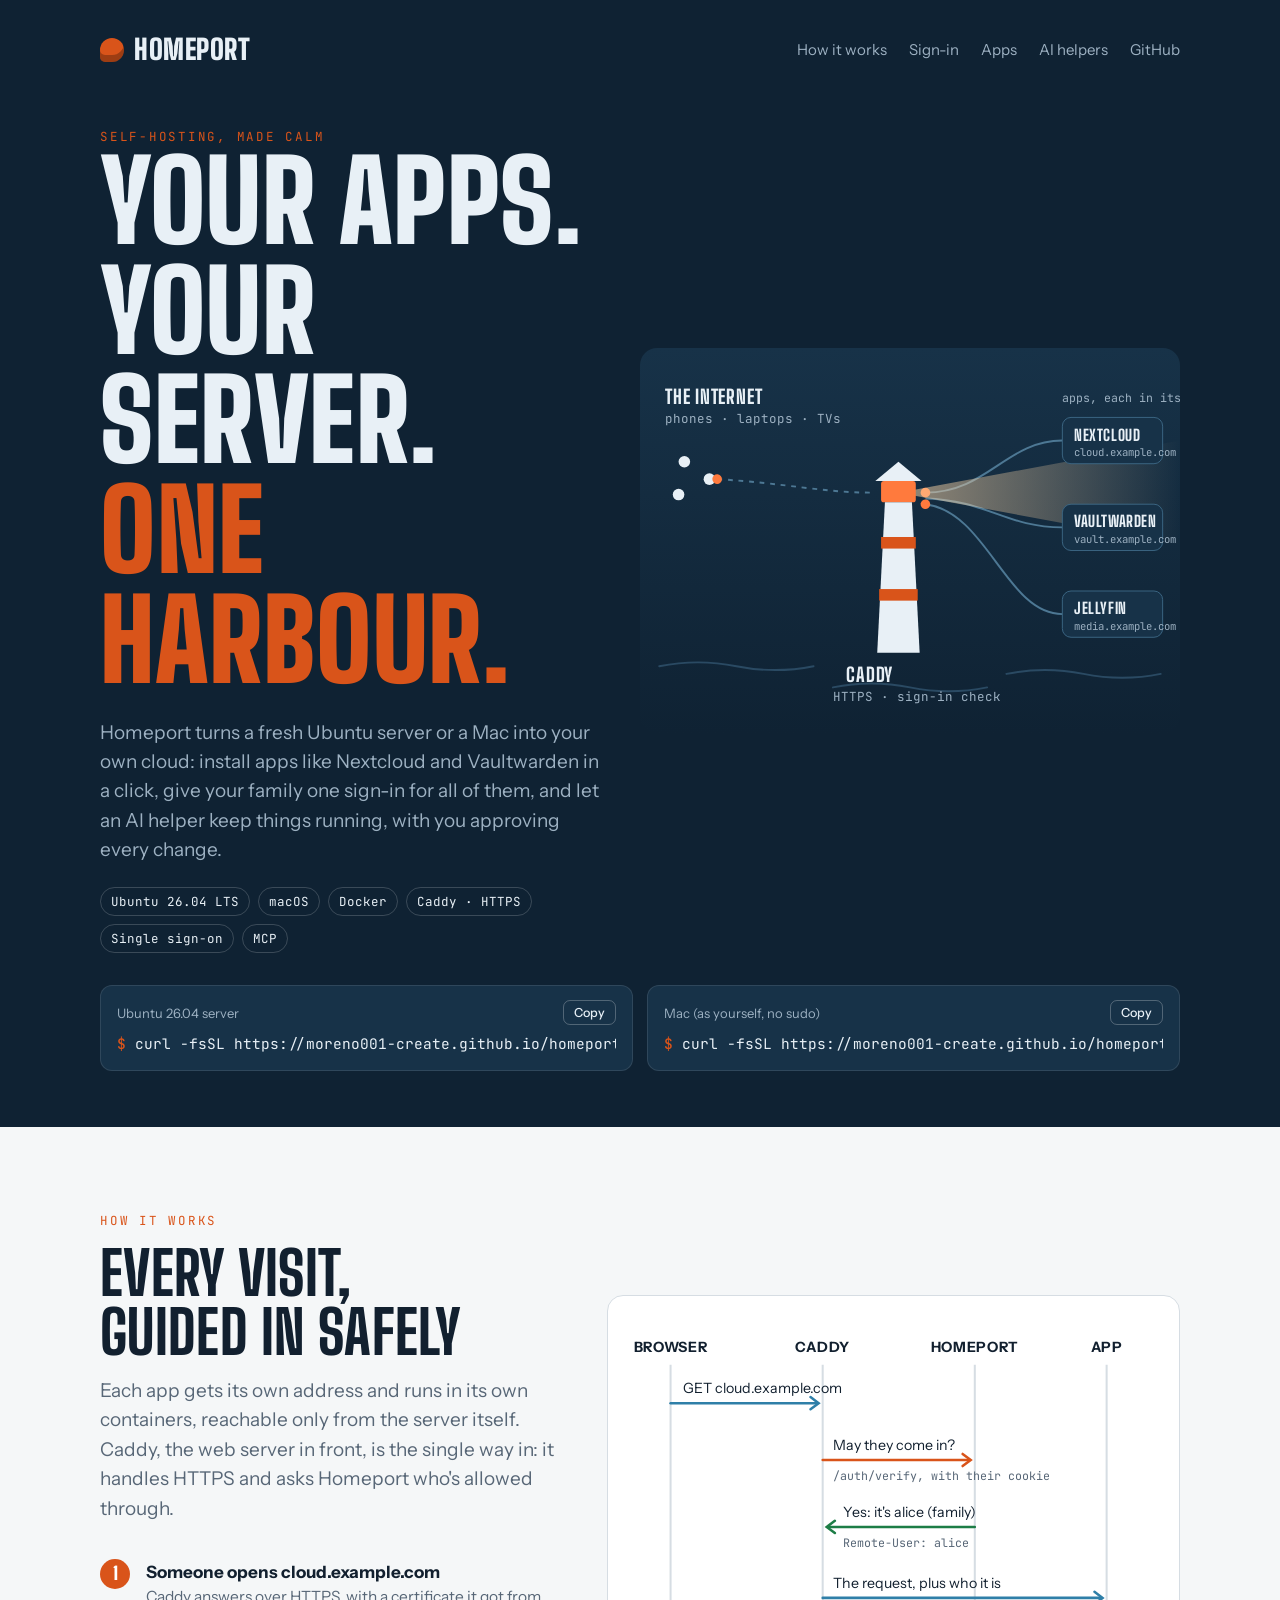
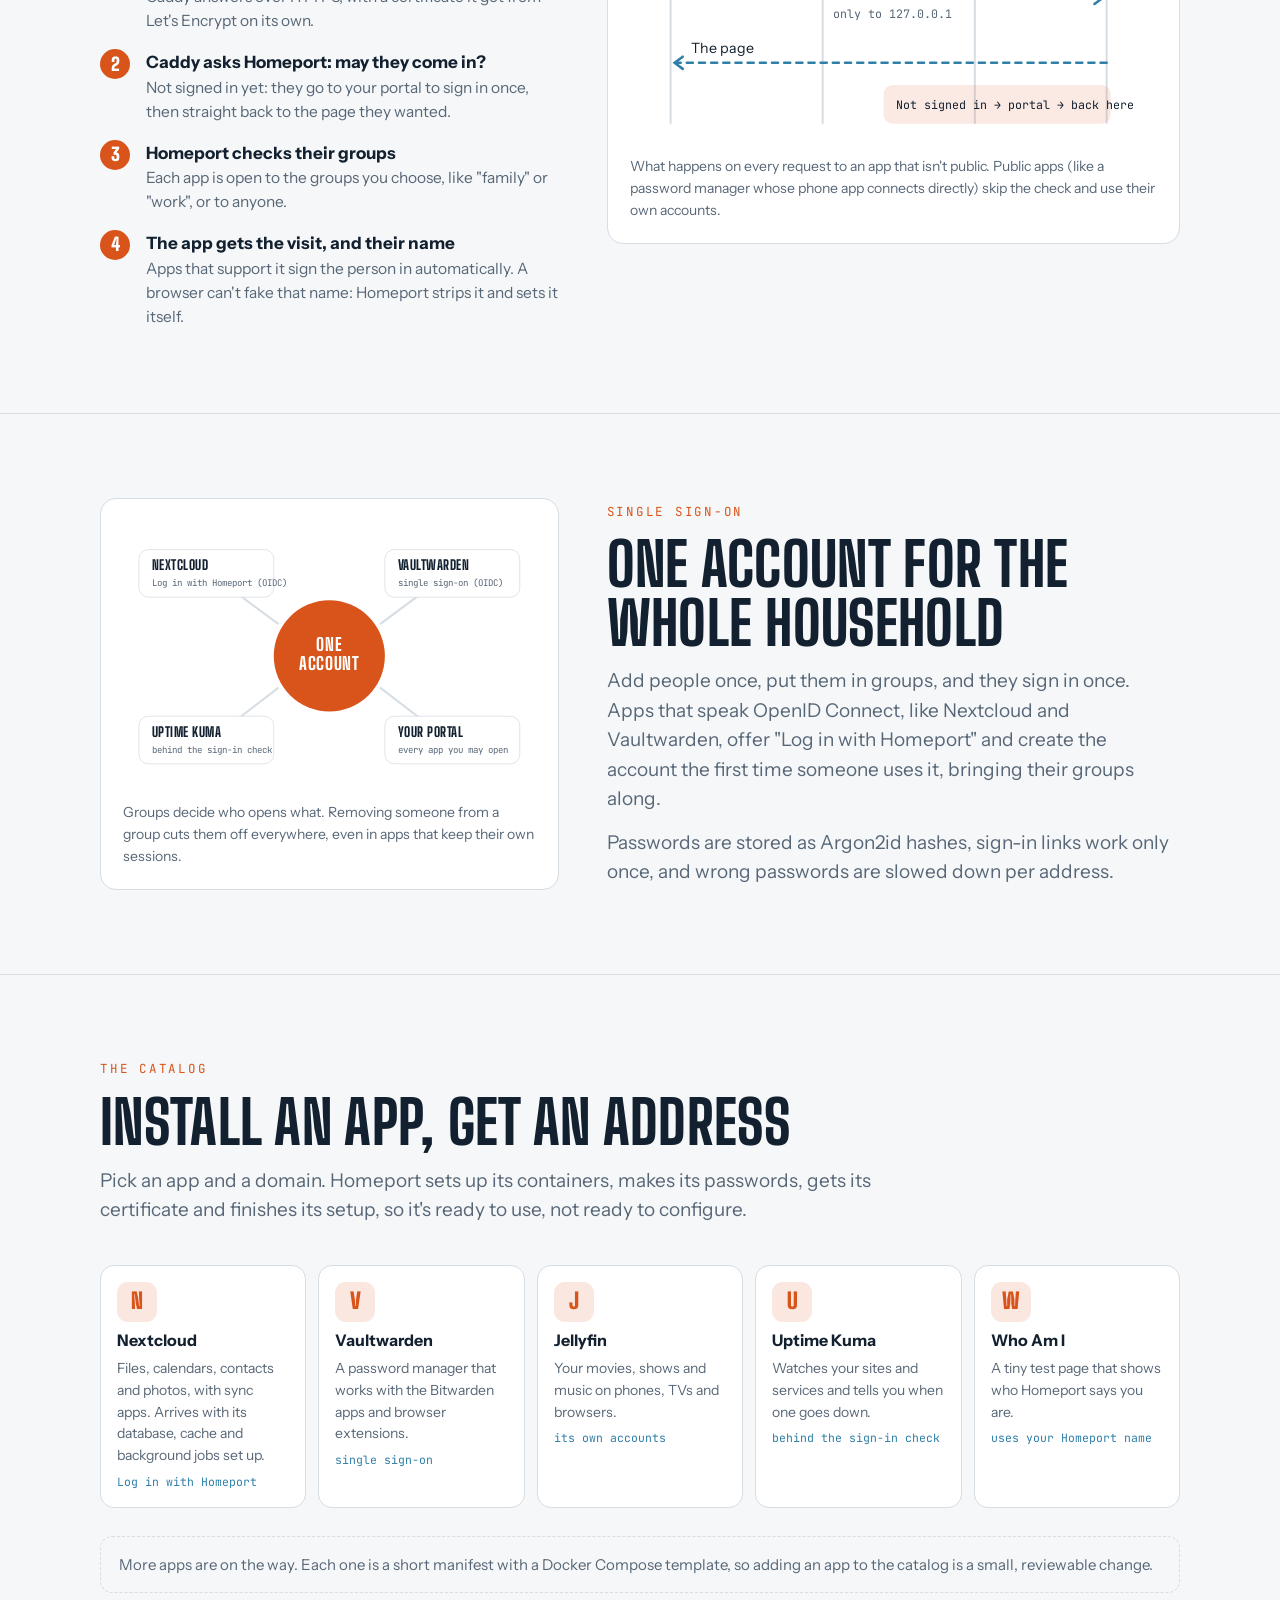
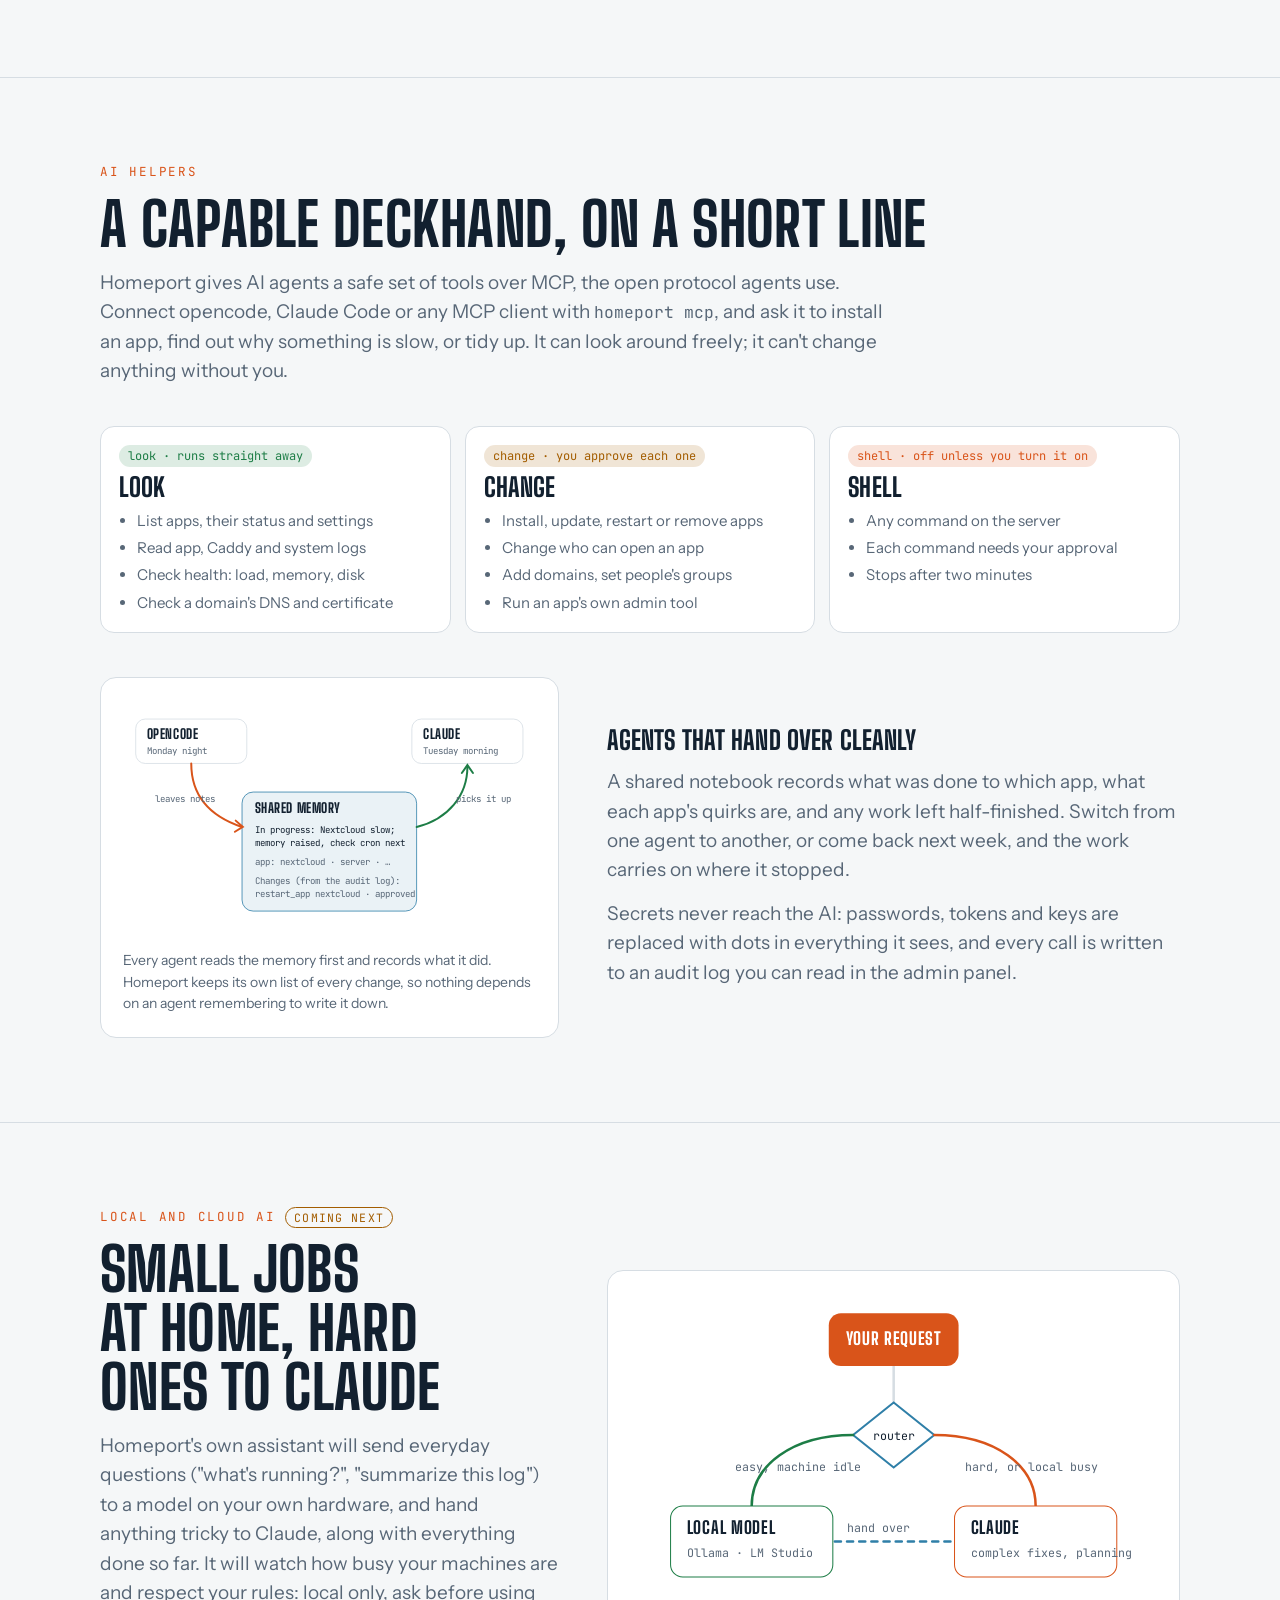
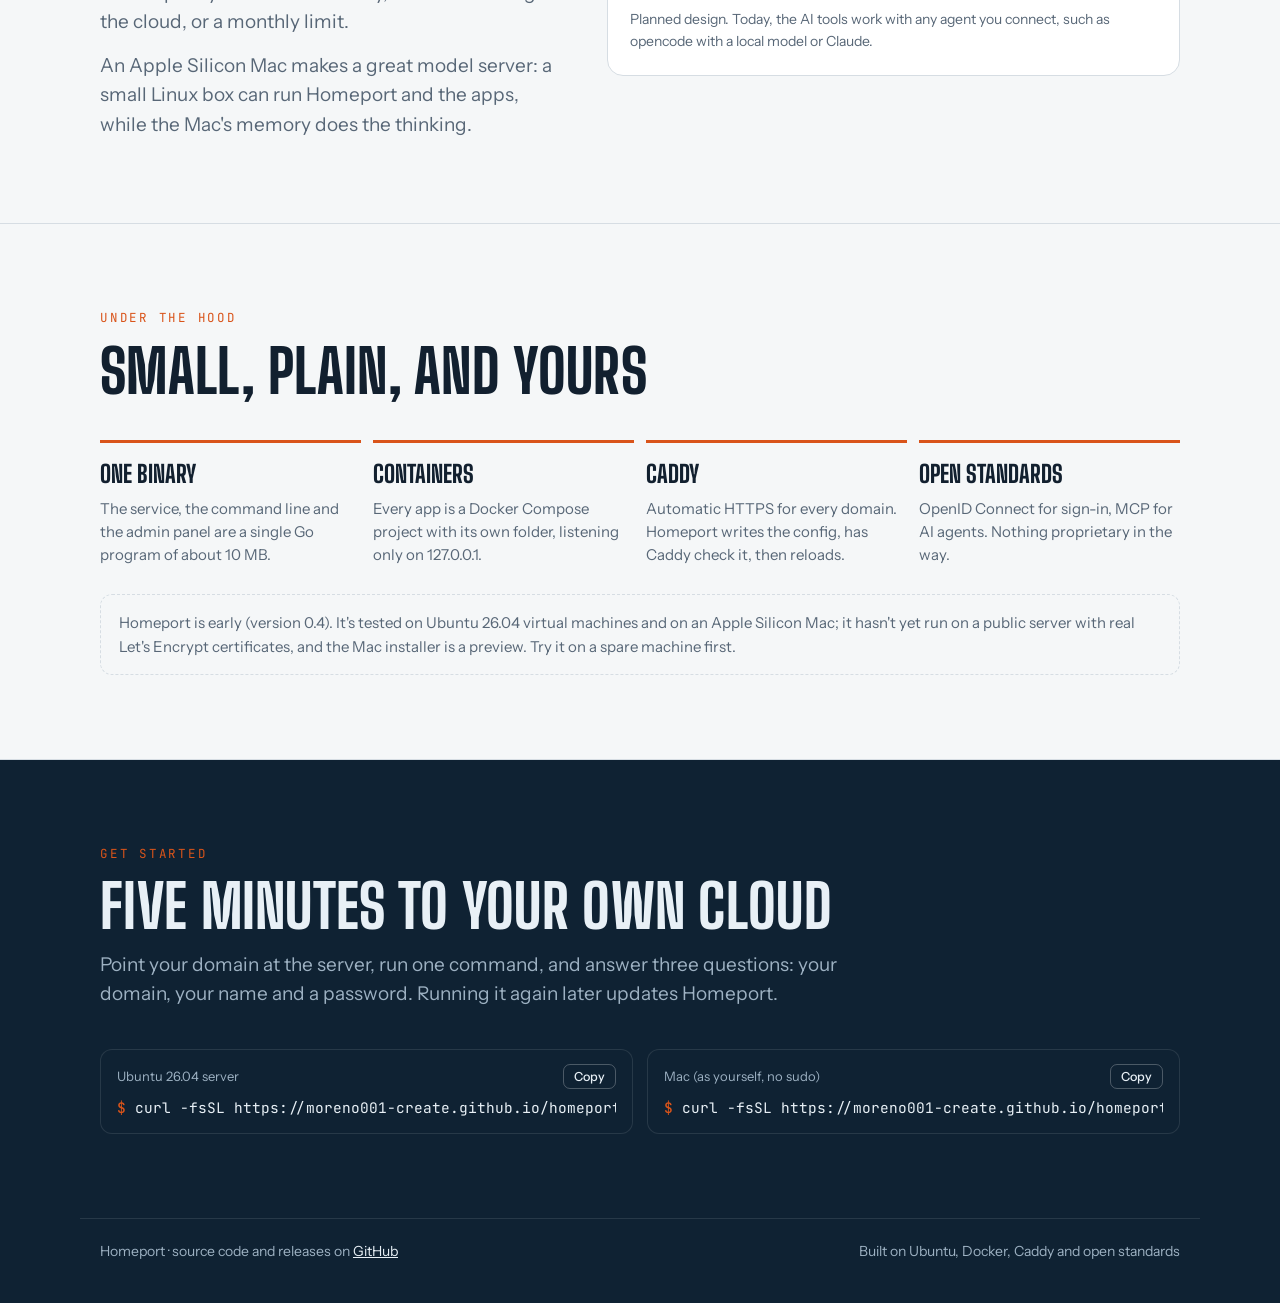
==== index.html @ b9624bf7 "Website on GitHub Pages; install links served from it (TinyURL was refused on some networks) Co-Auth" ====
<!doctype html>
<html lang="en">
<head>
<meta charset="utf-8">
<meta name="viewport" content="width=device-width, initial-scale=1, viewport-fit=cover">
<meta name="description" content="Homeport: your own apps, one sign-in and careful AI helpers on an Ubuntu server or a Mac.">
<title>Homeport</title>
<link rel="preconnect" href="https://fonts.googleapis.com">
<link rel="stylesheet" href="https://fonts.googleapis.com/css2?family=Big+Shoulders+Display:wght@600;800;900&family=Instrument+Sans:wght@400;500;600&family=JetBrains+Mono:wght@400;500&display=swap">
<style>
/* Layout: a harbour at night up top (Caddy as the lighthouse, apps moored behind it), then calm daylight sections that
   each explain one part with a diagram; the install commands come back at the end. */
:root {
  --water: #0f2233;        /* deep water: hero, dark panels */
  --water-2: #173248;
  --paper: #f5f7f8;        /* daylight sections */
  --card: #ffffff;
  --ink: #12202f;
  --muted: #586777;
  --line: #d6dde3;
  --buoy: #d9541a;         /* the signal-buoy accent, from Homeport's own panel */
  --buoy-ink: #ffffff;
  --sea: #2f7fa8;          /* secondary: routes, links */
  --ok: #1d7d46;
  --warn: #a35d00;
  --on-water: #e8f0f6;
  --on-water-muted: #9db1c2;
  --display: "Big Shoulders Display", "Arial Narrow", "Helvetica Neue", sans-serif;
  --body: "Instrument Sans", "Segoe UI", "Helvetica Neue", Arial, sans-serif;
  --mono: "JetBrains Mono", ui-monospace, Menlo, monospace;
}
@media (prefers-color-scheme: dark) {
  :root:not([data-theme="light"]) {
    --paper: #0c1824; --card: #12222f; --ink: #e6edf3; --muted: #9aabbb; --line: #223646;
    --buoy: #ff7a3d; --buoy-ink: #1b0b03; --sea: #6fb8dc; --ok: #4cc27c; --warn: #f0b04a;
    color-scheme: dark;
  }
}
:root[data-theme="dark"] {
  --paper: #0c1824; --card: #12222f; --ink: #e6edf3; --muted: #9aabbb; --line: #223646;
  --buoy: #ff7a3d; --buoy-ink: #1b0b03; --sea: #6fb8dc; --ok: #4cc27c; --warn: #f0b04a;
  color-scheme: dark;
}
* { box-sizing: border-box; }
body { margin: 0; background: var(--paper); color: var(--ink); font-family: var(--body); font-size: 17px; line-height: 1.55; }
a { color: var(--sea); }
h1, h2, h3 { font-family: var(--display); line-height: 0.98; margin: 0; text-wrap: balance; letter-spacing: 0.005em; }
h2 { font-size: clamp(38px, 6vw, 60px); font-weight: 800; text-transform: uppercase; }
h3 { font-size: 26px; font-weight: 800; text-transform: uppercase; }
p { margin: 0; }
code, .mono { font-family: var(--mono); font-size: 0.86em; }
.wrap { max-width: 1120px; margin: 0 auto; padding-inline: 20px; }
.kicker { font-family: var(--mono); font-size: 12.5px; letter-spacing: 0.14em; text-transform: uppercase; color: var(--buoy); }
.lede { font-size: 19px; color: var(--muted); max-width: 62ch; }
section { padding-block: 84px; }
section + section { border-top: 1px solid var(--line); }
.head { display: grid; gap: 14px; margin-bottom: 40px; }
:focus-visible { outline: 3px solid var(--buoy); outline-offset: 3px; }

/* MARK: Hero */
.hero { background: var(--water); color: var(--on-water); padding-block: 28px 0; overflow: hidden; }
.nav { display: flex; justify-content: space-between; align-items: center; gap: 16px; flex-wrap: wrap; }
.brand { display: flex; align-items: center; gap: 10px; font-family: var(--display); font-weight: 900; font-size: 28px; letter-spacing: 0.02em; text-transform: uppercase; }
.mark { width: 24px; height: 24px; border-radius: 50% 50% 50% 5px; background: var(--buoy); box-shadow: inset 0 -7px 0 rgb(0 0 0 / .28); flex: none; }
.nav a { color: var(--on-water-muted); text-decoration: none; font-size: 15px; }
.nav a:hover { color: var(--on-water); }
.nav .links { display: flex; gap: 8px 22px; flex-wrap: wrap; min-width: 0; }
.hero-grid { display: grid; grid-template-columns: minmax(0, 1fr) minmax(0, 1.08fr); gap: 40px; align-items: center; padding-block: 56px 24px; }
.hero h1 { font-size: clamp(56px, 9vw, 112px); font-weight: 900; text-transform: uppercase; }
.hero h1 span { color: var(--buoy); }
.hero .lede { color: var(--on-water-muted); margin-top: 22px; }
.chips { display: flex; flex-wrap: wrap; gap: 8px; margin-top: 22px; }
.chip { font-family: var(--mono); font-size: 12.5px; padding: 4px 10px; border-radius: 999px; border: 1px solid rgb(255 255 255 / .18); color: var(--on-water); }
.harbour { width: 100%; height: auto; display: block; }
.harbour text { font-family: var(--mono); font-size: 13px; fill: var(--on-water-muted); }
.harbour .big { font-family: var(--display); font-size: 20px; font-weight: 800; fill: var(--on-water); letter-spacing: .04em; }
@media (prefers-reduced-motion: no-preference) {
  .packet { animation: sail 4s linear infinite; }
  .beam { animation: sweep 6s ease-in-out infinite alternate; transform-origin: 268px 150px; }
}
@keyframes sail { from { offset-distance: 0%; opacity: 0; } 10% { opacity: 1; } 90% { opacity: 1; } to { offset-distance: 100%; opacity: 0; } }
@keyframes sweep { from { transform: rotate(-9deg); } to { transform: rotate(9deg); } }

/* Install */
.install { display: grid; grid-template-columns: repeat(2, minmax(0, 1fr)); gap: 14px; padding-block: 8px 56px; }
.cmd { background: var(--water-2); border: 1px solid rgb(255 255 255 / .1); border-radius: 12px; padding: 14px 16px; display: grid; gap: 8px; min-width: 0; }
.cmd .os { font-size: 13px; color: var(--on-water-muted); display: flex; justify-content: space-between; align-items: center; gap: 10px; }
.cmd pre { margin: 0; overflow-x: auto; font-family: var(--mono); font-size: 14.5px; color: var(--on-water); white-space: pre; }
.cmd pre b { color: var(--buoy); font-weight: 500; }
.copy { font: 500 12.5px var(--body); color: var(--on-water); background: transparent; border: 1px solid rgb(255 255 255 / .25); border-radius: 7px; padding: 4px 10px; cursor: pointer; }
.copy:hover { border-color: var(--buoy); }
.light .cmd { background: var(--water); }

/* MARK: Sections */
.split { display: grid; grid-template-columns: minmax(0, 1fr) minmax(0, 1.25fr); gap: 48px; align-items: center; }
.figure { background: var(--card); border: 1px solid var(--line); border-radius: 16px; padding: 22px; min-width: 0; }
.figure svg { width: 100%; height: auto; display: block; }
.figure svg text { font-family: var(--body); font-size: 14px; fill: var(--ink); }
.figure svg .small { font-family: var(--mono); font-size: 11.5px; fill: var(--muted); }
.figure svg .label { font-family: var(--display); font-size: 17px; font-weight: 800; letter-spacing: .04em; }
.figure figcaption { margin-top: 12px; font-size: 14px; color: var(--muted); }
.steps { list-style: none; margin: 0; padding: 0; display: grid; gap: 16px; counter-reset: step; }
.steps li { display: grid; grid-template-columns: 34px minmax(0, 1fr); gap: 12px; align-items: start; }
.steps li::before { counter-increment: step; content: counter(step); display: grid; place-items: center; width: 30px; height: 30px; border-radius: 50%; background: var(--buoy); color: var(--buoy-ink); font-family: var(--display); font-weight: 900; font-size: 18px; }
.steps b { display: block; }
.steps p { color: var(--muted); font-size: 15.5px; }

.apps { display: grid; grid-template-columns: repeat(5, minmax(0, 1fr)); gap: 12px; }
.app { background: var(--card); border: 1px solid var(--line); border-radius: 14px; padding: 16px; display: grid; gap: 6px; align-content: start; min-width: 0; }
.app .glyph { width: 40px; height: 40px; border-radius: 11px; display: grid; place-items: center; font-family: var(--display); font-weight: 900; font-size: 22px; color: var(--buoy); background: color-mix(in srgb, var(--buoy) 14%, var(--card)); }
.app b { font-size: 16px; }
.app p { font-size: 14px; color: var(--muted); }
.app .tag { font-family: var(--mono); font-size: 11.5px; color: var(--sea); }

.levels { display: grid; grid-template-columns: repeat(3, minmax(0, 1fr)); gap: 14px; }
.level { border-radius: 14px; padding: 18px; display: grid; gap: 8px; align-content: start; border: 1px solid var(--line); background: var(--card); min-width: 0; }
.level .pill { justify-self: start; font-family: var(--mono); font-size: 12px; padding: 2px 9px; border-radius: 999px; }
.level.look .pill { background: color-mix(in srgb, var(--ok) 15%, transparent); color: var(--ok); }
.level.change .pill { background: color-mix(in srgb, var(--warn) 16%, transparent); color: var(--warn); }
.level.shell .pill { background: color-mix(in srgb, var(--buoy) 16%, transparent); color: var(--buoy); }
.level ul { margin: 0; padding-left: 18px; color: var(--muted); font-size: 15px; display: grid; gap: 4px; }

.facts { display: grid; grid-template-columns: repeat(4, minmax(0, 1fr)); gap: 12px; }
.fact { border-top: 3px solid var(--buoy); padding-top: 12px; display: grid; gap: 4px; }
.fact b { font-family: var(--display); font-size: 24px; font-weight: 800; text-transform: uppercase; }
.fact p { color: var(--muted); font-size: 15px; }
.note { margin-top: 28px; padding: 16px 18px; border-radius: 12px; border: 1px dashed var(--line); color: var(--muted); font-size: 15px; }
.soon { font-family: var(--mono); font-size: 11.5px; letter-spacing: .1em; text-transform: uppercase; color: var(--warn); border: 1px solid currentColor; border-radius: 999px; padding: 2px 8px; vertical-align: middle; }

.closing { background: var(--water); color: var(--on-water); }
.closing .lede { color: var(--on-water-muted); }
.closing h2 { color: var(--on-water); }
footer { background: var(--water); color: var(--on-water-muted); font-size: 14px; padding-block: 0 40px; }
footer .wrap { display: flex; justify-content: space-between; gap: 12px; flex-wrap: wrap; border-top: 1px solid rgb(255 255 255 / .1); padding-top: 22px; }
footer a { color: var(--on-water); }

@media (max-width: 900px) {
  .hero-grid, .split { grid-template-columns: minmax(0, 1fr); }
  .apps { grid-template-columns: repeat(2, minmax(0, 1fr)); }
  .levels, .install { grid-template-columns: minmax(0, 1fr); }
  .facts { grid-template-columns: repeat(2, minmax(0, 1fr)); }
  section { padding-block: 60px; }
}
@media (max-width: 480px) {
  .apps, .facts { grid-template-columns: minmax(0, 1fr); }
  body { font-size: 16px; }
}
</style>
</head>
<body>


<header class="hero">
  <div class="wrap">
    <nav class="nav" aria-label="Main">
      <div class="brand"><span class="mark" aria-hidden="true"></span>Homeport</div>
      <div class="links">
        <a href="#how">How it works</a><a href="#signin">Sign-in</a><a href="#apps">Apps</a><a href="#ai">AI helpers</a>
        <a href="https://github.com/moreno001-create/homeport">GitHub</a>
      </div>
    </nav>

    <div class="hero-grid">
      <div>
        <p class="kicker">Self-hosting, made calm</p>
        <h1>Your apps.<br>Your server.<br><span>One harbour.</span></h1>
        <p class="lede">Homeport turns a fresh Ubuntu server or a Mac into your own cloud: install apps like Nextcloud and Vaultwarden in a click, give your family one sign-in for all of them, and let an AI helper keep things running, with you approving every change.</p>
        <div class="chips">
          <span class="chip">Ubuntu 26.04 LTS</span><span class="chip">macOS</span><span class="chip">Docker</span><span class="chip">Caddy · HTTPS</span><span class="chip">Single sign-on</span><span class="chip">MCP</span>
        </div>
      </div>

      <svg class="harbour" viewBox="0 0 560 400" role="img" aria-label="Diagram: visitors arrive from the internet at Caddy, the lighthouse, which checks sign-in with Homeport and guides each visit to an app moored at its own domain.">
        <defs>
          <linearGradient id="sky" x1="0" y1="0" x2="0" y2="1"><stop offset="0" stop-color="#173248"/><stop offset="1" stop-color="#0f2233"/></linearGradient>
          <linearGradient id="beamg" x1="0" y1="0" x2="1" y2="0"><stop offset="0" stop-color="#ffd8a8" stop-opacity=".55"/><stop offset="1" stop-color="#ffd8a8" stop-opacity="0"/></linearGradient>
        </defs>
        <rect x="0" y="0" width="560" height="400" rx="18" fill="url(#sky)"/>
        <!-- water lines -->
        <g stroke="#2a4a63" stroke-width="2" fill="none" stroke-linecap="round">
          <path d="M20 330 Q60 322 100 330 T180 330"/><path d="M200 352 Q240 344 280 352 T360 352"/><path d="M380 338 Q420 330 460 338 T540 338"/>
        </g>
        <!-- internet -->
        <text class="big" x="26" y="58">THE INTERNET</text>
        <text x="26" y="78">phones · laptops · TVs</text>
        <g fill="#e8f0f6"><circle cx="46" cy="118" r="6"/><circle cx="72" cy="136" r="6"/><circle cx="40" cy="152" r="6"/></g>
        <!-- route lines -->
        <path id="r-in" d="M80 136 C150 140 190 150 240 150" fill="none" stroke="#4d7894" stroke-width="2" stroke-dasharray="5 6"/>
        <path id="r1" d="M296 150 C360 150 380 96 438 96" fill="none" stroke="#4d7894" stroke-width="2"/>
        <path id="r2" d="M296 156 C360 158 380 186 438 186" fill="none" stroke="#4d7894" stroke-width="2"/>
        <path id="r3" d="M296 162 C360 170 380 276 438 276" fill="none" stroke="#4d7894" stroke-width="2"/>
        <circle class="packet" r="5" fill="#ff7a3d" style="offset-path: path('M80 136 C150 140 190 150 240 150')"/>
        <circle class="packet" r="5" fill="#ff7a3d" style="offset-path: path('M296 150 C360 150 380 96 438 96'); animation-delay: -1.3s"/>
        <circle class="packet" r="5" fill="#ff7a3d" style="offset-path: path('M296 162 C360 170 380 276 438 276'); animation-delay: -2.6s"/>
        <!-- lighthouse = Caddy -->
        <path class="beam" d="M268 150 L560 96 L560 204 Z" fill="url(#beamg)"/>
        <rect x="250" y="138" width="36" height="22" rx="3" fill="#ff7a3d"/>
        <path d="M254 160 L282 160 L290 316 L246 316 Z" fill="#e8f0f6"/>
        <rect x="250" y="196" width="36" height="12" fill="#d9541a"/><rect x="248" y="250" width="40" height="12" fill="#d9541a"/>
        <path d="M244 138 L268 118 L292 138 Z" fill="#e8f0f6"/>
        <text class="big" x="214" y="346">CADDY</text>
        <text x="200" y="366">HTTPS · sign-in check</text>
        <!-- moored apps -->
        <g>
          <rect x="438" y="72" width="104" height="48" rx="9" fill="#173248" stroke="#3c6684"/>
          <text class="big" x="450" y="96" style="font-size:16px">NEXTCLOUD</text><text x="450" y="112" style="font-size:11px">cloud.example.com</text>
          <rect x="438" y="162" width="104" height="48" rx="9" fill="#173248" stroke="#3c6684"/>
          <text class="big" x="450" y="186" style="font-size:16px">VAULTWARDEN</text><text x="450" y="202" style="font-size:11px">vault.example.com</text>
          <rect x="438" y="252" width="104" height="48" rx="9" fill="#173248" stroke="#3c6684"/>
          <text class="big" x="450" y="276" style="font-size:16px">JELLYFIN</text><text x="450" y="292" style="font-size:11px">media.example.com</text>
        </g>
        <text x="438" y="56" style="font-size:12px">apps, each in its own containers</text>
      </svg>
    </div>

    <div class="install" id="install">
      <div class="cmd">
        <div class="os"><span>Ubuntu 26.04 server</span><button class="copy" type="button" data-copy="curl -fsSL https://moreno001-create.github.io/homeport/install.sh | sudo bash">Copy</button></div>
        <pre><b>$</b> curl -fsSL https://moreno001-create.github.io/homeport/install.sh | sudo bash</pre>
      </div>
      <div class="cmd">
        <div class="os"><span>Mac (as yourself, no sudo)</span><button class="copy" type="button" data-copy="curl -fsSL https://moreno001-create.github.io/homeport/install-mac.sh | bash">Copy</button></div>
        <pre><b>$</b> curl -fsSL https://moreno001-create.github.io/homeport/install-mac.sh | bash</pre>
      </div>
    </div>
  </div>
</header>

<main>
  <!-- MARK: How a visit works -->
  <section id="how">
    <div class="wrap split">
      <div class="head" style="margin:0">
        <p class="kicker">How it works</p>
        <h2>Every visit, guided in safely</h2>
        <p class="lede">Each app gets its own address and runs in its own containers, reachable only from the server itself. Caddy, the web server in front, is the single way in: it handles HTTPS and asks Homeport who's allowed through.</p>
        <ol class="steps" style="margin-top:22px">
          <li><div><b>Someone opens cloud.example.com</b><p>Caddy answers over HTTPS, with a certificate it got from Let's Encrypt on its own.</p></div></li>
          <li><div><b>Caddy asks Homeport: may they come in?</b><p>Not signed in yet: they go to your portal to sign in once, then straight back to the page they wanted.</p></div></li>
          <li><div><b>Homeport checks their groups</b><p>Each app is open to the groups you choose, like "family" or "work", or to anyone.</p></div></li>
          <li><div><b>The app gets the visit, and their name</b><p>Apps that support it sign the person in automatically. A browser can't fake that name: Homeport strips it and sets it itself.</p></div></li>
        </ol>
      </div>
      <figure class="figure" style="margin:0">
        <svg viewBox="0 0 520 420" role="img" aria-label="Sequence: browser to Caddy, Caddy asks Homeport, Homeport says yes with the user's name, Caddy passes the request to the app.">
          <g class="label">
            <text x="40" y="34" text-anchor="middle">BROWSER</text><text x="190" y="34" text-anchor="middle">CADDY</text>
            <text x="340" y="34" text-anchor="middle">HOMEPORT</text><text x="470" y="34" text-anchor="middle">APP</text>
          </g>
          <g stroke="var(--line)" stroke-width="2"><line x1="40" y1="46" x2="40" y2="400"/><line x1="190" y1="46" x2="190" y2="400"/><line x1="340" y1="46" x2="340" y2="400"/><line x1="470" y1="46" x2="470" y2="400"/></g>
          <g fill="none" stroke-width="2.5" stroke-linecap="round">
            <path d="M40 84 H184" stroke="var(--sea)"/><path d="M178 78 L186 84 L178 90" stroke="var(--sea)"/>
            <path d="M190 140 H334" stroke="var(--buoy)"/><path d="M328 134 L336 140 L328 146" stroke="var(--buoy)"/>
            <path d="M340 206 H196" stroke="var(--ok)"/><path d="M202 200 L194 206 L202 212" stroke="var(--ok)"/>
            <path d="M190 276 H464" stroke="var(--sea)"/><path d="M458 270 L466 276 L458 282" stroke="var(--sea)"/>
            <path d="M470 340 H46" stroke="var(--sea)" stroke-dasharray="6 6"/><path d="M52 334 L44 340 L52 346" stroke="var(--sea)"/>
          </g>
          <text x="52" y="74">GET cloud.example.com</text>
          <text x="200" y="130">May they come in?</text><text class="small" x="200" y="160">/auth/verify, with their cookie</text>
          <text x="210" y="196">Yes: it's alice (family)</text><text class="small" x="210" y="226">Remote-User: alice</text>
          <text x="200" y="266">The request, plus who it is</text><text class="small" x="200" y="296">only to 127.0.0.1</text>
          <text x="60" y="330">The page</text>
          <rect x="250" y="362" width="224" height="38" rx="9" fill="color-mix(in srgb, var(--buoy) 12%, transparent)"/>
          <text x="262" y="386" class="small" style="fill:var(--ink)">Not signed in → portal → back here</text>
        </svg>
        <figcaption>What happens on every request to an app that isn't public. Public apps (like a password manager whose phone app connects directly) skip the check and use their own accounts.</figcaption>
      </figure>
    </div>
  </section>

  <!-- MARK: Sign-in -->
  <section id="signin">
    <div class="wrap split">
      <figure class="figure" style="margin:0">
        <svg viewBox="0 0 520 340" role="img" aria-label="One Homeport account connects to many apps: by the sign-in check, or by Sign in with Homeport over OpenID Connect.">
          <circle cx="260" cy="170" r="70" fill="var(--buoy)"/>
          <text x="260" y="164" text-anchor="middle" class="label" style="fill:var(--buoy-ink);font-size:22px">ONE</text>
          <text x="260" y="188" text-anchor="middle" class="label" style="fill:var(--buoy-ink);font-size:22px">ACCOUNT</text>
          <g stroke="var(--line)" stroke-width="2.5">
            <line x1="196" y1="130" x2="110" y2="66"/><line x1="324" y1="130" x2="410" y2="66"/>
            <line x1="196" y1="210" x2="110" y2="276"/><line x1="324" y1="210" x2="410" y2="276"/>
          </g>
          <g>
            <rect x="20" y="36" width="170" height="60" rx="12" fill="var(--card)" stroke="var(--line)"/>
            <text x="36" y="62" class="label">NEXTCLOUD</text><text x="36" y="82" class="small">Log in with Homeport (OIDC)</text>
            <rect x="330" y="36" width="170" height="60" rx="12" fill="var(--card)" stroke="var(--line)"/>
            <text x="346" y="62" class="label">VAULTWARDEN</text><text x="346" y="82" class="small">single sign-on (OIDC)</text>
            <rect x="20" y="246" width="170" height="60" rx="12" fill="var(--card)" stroke="var(--line)"/>
            <text x="36" y="272" class="label">UPTIME KUMA</text><text x="36" y="292" class="small">behind the sign-in check</text>
            <rect x="330" y="246" width="170" height="60" rx="12" fill="var(--card)" stroke="var(--line)"/>
            <text x="346" y="272" class="label">YOUR PORTAL</text><text x="346" y="292" class="small">every app you may open</text>
          </g>
        </svg>
        <figcaption>Groups decide who opens what. Removing someone from a group cuts them off everywhere, even in apps that keep their own sessions.</figcaption>
      </figure>
      <div class="head" style="margin:0">
        <p class="kicker">Single sign-on</p>
        <h2>One account for the whole household</h2>
        <p class="lede">Add people once, put them in groups, and they sign in once. Apps that speak OpenID Connect, like Nextcloud and Vaultwarden, offer "Log in with Homeport" and create the account the first time someone uses it, bringing their groups along.</p>
        <p class="lede">Passwords are stored as Argon2id hashes, sign-in links work only once, and wrong passwords are slowed down per address.</p>
      </div>
    </div>
  </section>

  <!-- MARK: Apps -->
  <section id="apps">
    <div class="wrap">
      <div class="head">
        <p class="kicker">The catalog</p>
        <h2>Install an app, get an address</h2>
        <p class="lede">Pick an app and a domain. Homeport sets up its containers, makes its passwords, gets its certificate and finishes its setup, so it's ready to use, not ready to configure.</p>
      </div>
      <div class="apps">
        <div class="app"><span class="glyph" aria-hidden="true">N</span><b>Nextcloud</b><p>Files, calendars, contacts and photos, with sync apps. Arrives with its database, cache and background jobs set up.</p><span class="tag">Log in with Homeport</span></div>
        <div class="app"><span class="glyph" aria-hidden="true">V</span><b>Vaultwarden</b><p>A password manager that works with the Bitwarden apps and browser extensions.</p><span class="tag">single sign-on</span></div>
        <div class="app"><span class="glyph" aria-hidden="true">J</span><b>Jellyfin</b><p>Your movies, shows and music on phones, TVs and browsers.</p><span class="tag">its own accounts</span></div>
        <div class="app"><span class="glyph" aria-hidden="true">U</span><b>Uptime Kuma</b><p>Watches your sites and services and tells you when one goes down.</p><span class="tag">behind the sign-in check</span></div>
        <div class="app"><span class="glyph" aria-hidden="true">W</span><b>Who Am I</b><p>A tiny test page that shows who Homeport says you are.</p><span class="tag">uses your Homeport name</span></div>
      </div>
      <p class="note">More apps are on the way. Each one is a short manifest with a Docker Compose template, so adding an app to the catalog is a small, reviewable change.</p>
    </div>
  </section>

  <!-- MARK: AI helpers -->
  <section id="ai">
    <div class="wrap">
      <div class="head">
        <p class="kicker">AI helpers</p>
        <h2>A capable deckhand, on a short line</h2>
        <p class="lede">Homeport gives AI agents a safe set of tools over MCP, the open protocol agents use. Connect opencode, Claude Code or any MCP client with <code>homeport mcp</code>, and ask it to install an app, find out why something is slow, or tidy up. It can look around freely; it can't change anything without you.</p>
      </div>
      <div class="levels">
        <div class="level look"><span class="pill">look · runs straight away</span><h3>Look</h3>
          <ul><li>List apps, their status and settings</li><li>Read app, Caddy and system logs</li><li>Check health: load, memory, disk</li><li>Check a domain's DNS and certificate</li></ul></div>
        <div class="level change"><span class="pill">change · you approve each one</span><h3>Change</h3>
          <ul><li>Install, update, restart or remove apps</li><li>Change who can open an app</li><li>Add domains, set people's groups</li><li>Run an app's own admin tool</li></ul></div>
        <div class="level shell"><span class="pill">shell · off unless you turn it on</span><h3>Shell</h3>
          <ul><li>Any command on the server</li><li>Each command needs your approval</li><li>Stops after two minutes</li></ul></div>
      </div>

      <div class="split" style="margin-top:44px">
        <figure class="figure" style="margin:0">
          <svg viewBox="0 0 520 300" role="img" aria-label="Agents share a memory: one agent leaves notes and unfinished work; the next agent reads it and carries on. Homeport adds its own record of every change.">
            <g>
              <rect x="16" y="24" width="140" height="56" rx="12" fill="var(--card)" stroke="var(--line)"/><text x="30" y="49" class="label">OPENCODE</text><text x="30" y="68" class="small">Monday night</text>
              <rect x="364" y="24" width="140" height="56" rx="12" fill="var(--card)" stroke="var(--line)"/><text x="378" y="49" class="label">CLAUDE</text><text x="378" y="68" class="small">Tuesday morning</text>
            </g>
            <rect x="150" y="116" width="220" height="150" rx="14" fill="color-mix(in srgb, var(--sea) 10%, var(--card))" stroke="var(--sea)"/>
            <text x="166" y="142" class="label">SHARED MEMORY</text>
            <text x="166" y="168" class="small" style="fill:var(--ink)">In progress: Nextcloud slow;</text>
            <text x="166" y="184" class="small" style="fill:var(--ink)">  memory raised, check cron next</text>
            <text x="166" y="208" class="small">app: nextcloud · server · …</text>
            <text x="166" y="232" class="small">Changes (from the audit log):</text>
            <text x="166" y="248" class="small">restart_app nextcloud · approved</text>
            <g fill="none" stroke-width="2.5" stroke-linecap="round">
              <path d="M86 80 C86 130 120 150 150 160" stroke="var(--buoy)"/><path d="M142 152 L151 160 L141 166" stroke="var(--buoy)"/>
              <path d="M370 160 C410 150 434 120 434 84" stroke="var(--ok)"/><path d="M427 92 L434 82 L441 92" stroke="var(--ok)"/>
            </g>
            <text x="40" y="128" class="small">leaves notes</text><text x="420" y="128" class="small">picks it up</text>
          </svg>
          <figcaption>Every agent reads the memory first and records what it did. Homeport keeps its own list of every change, so nothing depends on an agent remembering to write it down.</figcaption>
        </figure>
        <div class="head" style="margin:0">
          <h3>Agents that hand over cleanly</h3>
          <p class="lede">A shared notebook records what was done to which app, what each app's quirks are, and any work left half-finished. Switch from one agent to another, or come back next week, and the work carries on where it stopped.</p>
          <p class="lede">Secrets never reach the AI: passwords, tokens and keys are replaced with dots in everything it sees, and every call is written to an audit log you can read in the admin panel.</p>
        </div>
      </div>
    </div>
  </section>

  <!-- MARK: Local and Claude -->
  <section>
    <div class="wrap split">
      <div class="head" style="margin:0">
        <p class="kicker">Local and cloud AI <span class="soon">coming next</span></p>
        <h2>Small jobs at home, hard ones to Claude</h2>
        <p class="lede">Homeport's own assistant will send everyday questions ("what's running?", "summarize this log") to a model on your own hardware, and hand anything tricky to Claude, along with everything done so far. It will watch how busy your machines are and respect your rules: local only, ask before using the cloud, or a monthly limit.</p>
        <p class="lede">An Apple Silicon Mac makes a great model server: a small Linux box can run Homeport and the apps, while the Mac's memory does the thinking.</p>
      </div>
      <figure class="figure" style="margin:0">
        <svg viewBox="0 0 520 300" role="img" aria-label="A router sends easy tasks to a local model and hard tasks to Claude, and can hand a task over mid-way.">
          <rect x="196" y="20" width="128" height="52" rx="12" fill="var(--buoy)"/><text x="260" y="51" text-anchor="middle" class="label" style="fill:var(--buoy-ink)">YOUR REQUEST</text>
          <path d="M260 72 V108" stroke="var(--line)" stroke-width="2.5"/>
          <path d="M260 108 L300 140 L260 172 L220 140 Z" fill="var(--card)" stroke="var(--sea)" stroke-width="2"/><text x="260" y="145" text-anchor="middle" class="small" style="fill:var(--ink)">router</text>
          <g fill="none" stroke-width="2.5" stroke-linecap="round">
            <path d="M220 140 C160 140 120 170 120 210" stroke="var(--ok)"/><path d="M300 140 C360 140 400 170 400 210" stroke="var(--buoy)"/>
            <path d="M190 245 H330" stroke="var(--sea)" stroke-dasharray="6 6"/><path d="M322 239 L331 245 L322 251" stroke="var(--sea)"/>
          </g>
          <rect x="40" y="210" width="160" height="70" rx="12" fill="var(--card)" stroke="var(--ok)"/><text x="56" y="238" class="label">LOCAL MODEL</text><text x="56" y="260" class="small">Ollama · LM Studio</text>
          <rect x="320" y="210" width="160" height="70" rx="12" fill="var(--card)" stroke="var(--buoy)"/><text x="336" y="238" class="label">CLAUDE</text><text x="336" y="260" class="small">complex fixes, planning</text>
          <text x="104" y="176" class="small">easy, machine idle</text><text x="330" y="176" class="small">hard, or local busy</text>
          <text x="214" y="236" class="small">hand over</text>
        </svg>
        <figcaption>Planned design. Today, the AI tools work with any agent you connect, such as opencode with a local model or Claude.</figcaption>
      </figure>
    </div>
  </section>

  <!-- MARK: Under the hood -->
  <section>
    <div class="wrap">
      <div class="head">
        <p class="kicker">Under the hood</p>
        <h2>Small, plain, and yours</h2>
      </div>
      <div class="facts">
        <div class="fact"><b>One binary</b><p>The service, the command line and the admin panel are a single Go program of about 10 MB.</p></div>
        <div class="fact"><b>Containers</b><p>Every app is a Docker Compose project with its own folder, listening only on 127.0.0.1.</p></div>
        <div class="fact"><b>Caddy</b><p>Automatic HTTPS for every domain. Homeport writes the config, has Caddy check it, then reloads.</p></div>
        <div class="fact"><b>Open standards</b><p>OpenID Connect for sign-in, MCP for AI agents. Nothing proprietary in the way.</p></div>
      </div>
      <p class="note">Homeport is early (version 0.4). It's tested on Ubuntu 26.04 virtual machines and on an Apple Silicon Mac; it hasn't yet run on a public server with real Let's Encrypt certificates, and the Mac installer is a preview. Try it on a spare machine first.</p>
    </div>
  </section>

  <section class="closing">
    <div class="wrap">
      <div class="head">
        <p class="kicker">Get started</p>
        <h2>Five minutes to your own cloud</h2>
        <p class="lede">Point your domain at the server, run one command, and answer three questions: your domain, your name and a password. Running it again later updates Homeport.</p>
      </div>
      <div class="install light" style="padding:0">
        <div class="cmd">
          <div class="os"><span>Ubuntu 26.04 server</span><button class="copy" type="button" data-copy="curl -fsSL https://moreno001-create.github.io/homeport/install.sh | sudo bash">Copy</button></div>
          <pre><b>$</b> curl -fsSL https://moreno001-create.github.io/homeport/install.sh | sudo bash</pre>
        </div>
        <div class="cmd">
          <div class="os"><span>Mac (as yourself, no sudo)</span><button class="copy" type="button" data-copy="curl -fsSL https://moreno001-create.github.io/homeport/install-mac.sh | bash">Copy</button></div>
          <pre><b>$</b> curl -fsSL https://moreno001-create.github.io/homeport/install-mac.sh | bash</pre>
        </div>
      </div>
    </div>
  </section>
</main>

<footer>
  <div class="wrap">
    <span>Homeport · source code and releases on <a href="https://github.com/moreno001-create/homeport">GitHub</a></span>
    <span>Built on Ubuntu, Docker, Caddy and open standards</span>
  </div>
</footer>

<script>
document.querySelectorAll(".copy").forEach(btn => {
  btn.addEventListener("click", async () => {
    const text = btn.dataset.copy;
    try {
      await navigator.clipboard.writeText(text);
      btn.textContent = "Copied";
    } catch {
      const pre = btn.closest(".cmd").querySelector("pre");
      const range = document.createRange(); range.selectNodeContents(pre);
      const sel = getSelection(); sel.removeAllRanges(); sel.addRange(range);
      btn.textContent = "Selected: press ⌘C";
    }
    setTimeout(() => (btn.textContent = "Copy"), 2200);
  });
});
</script>

</body>
</html>
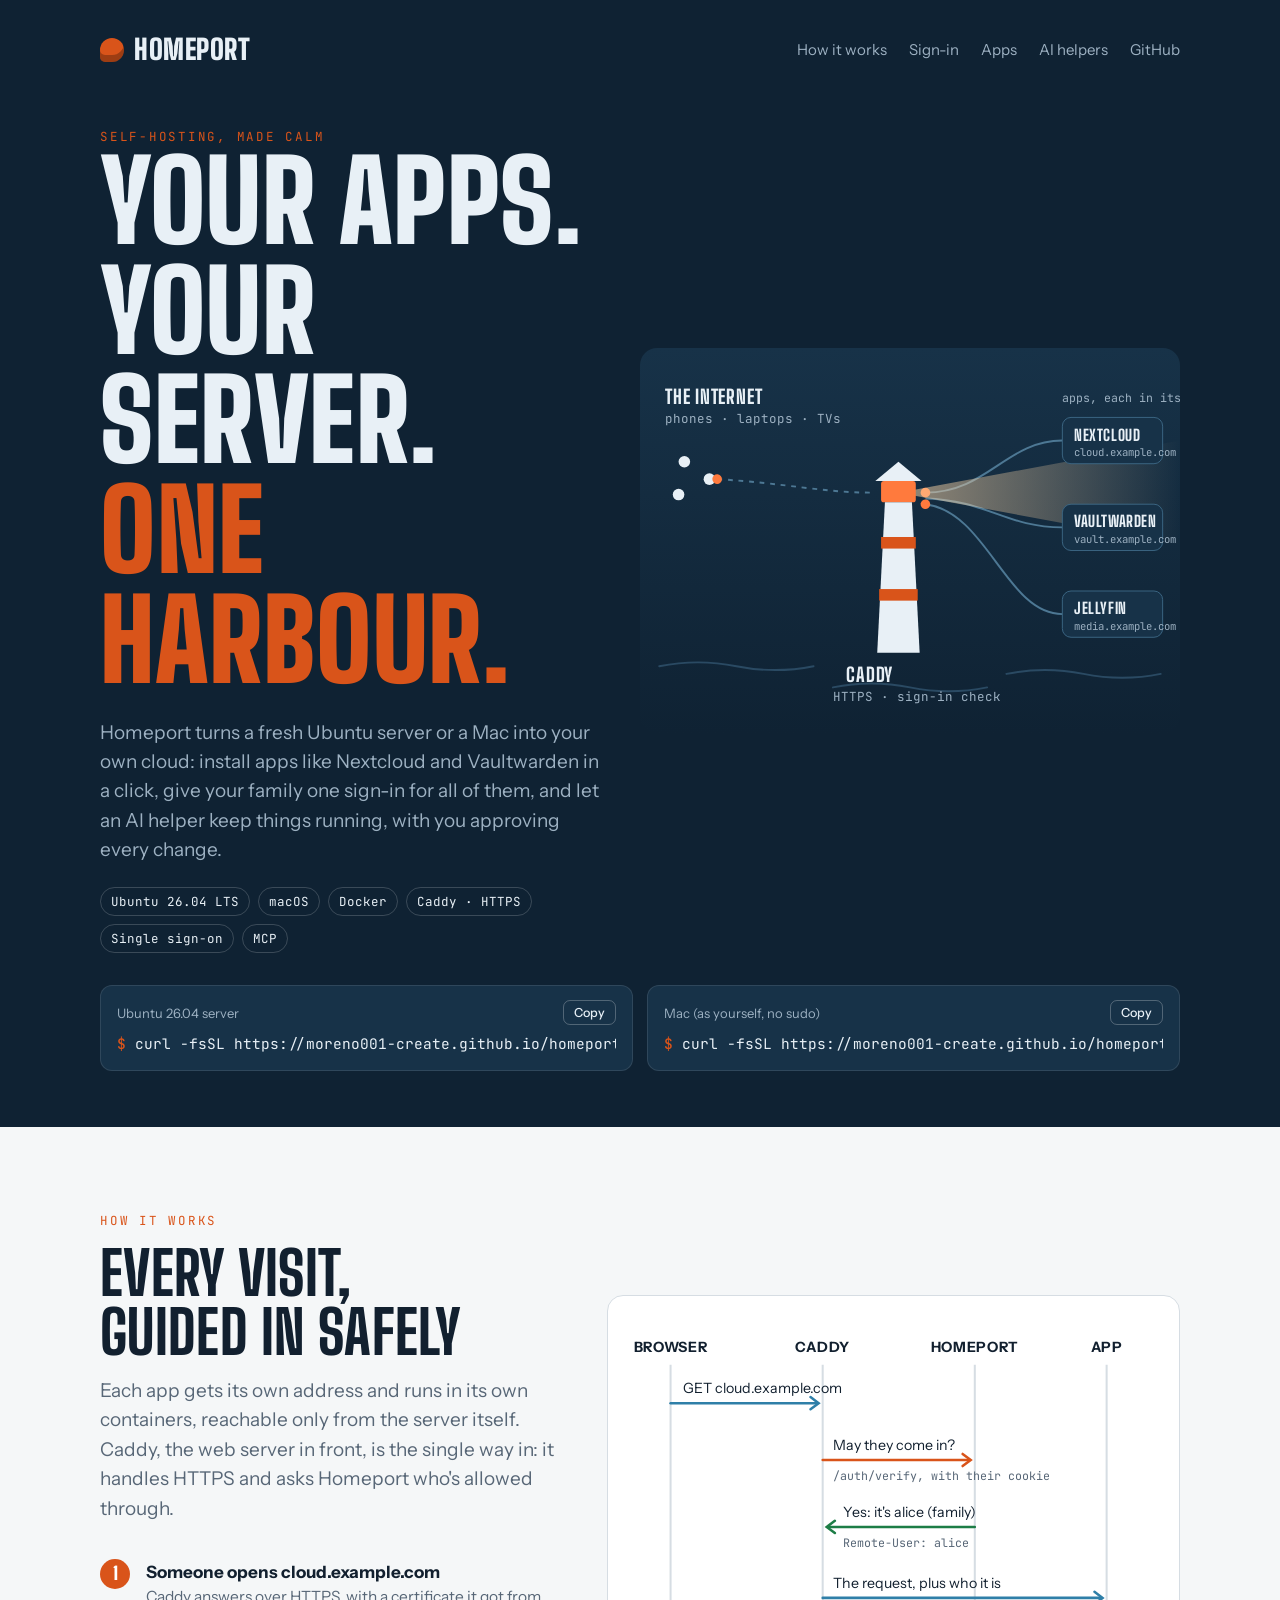
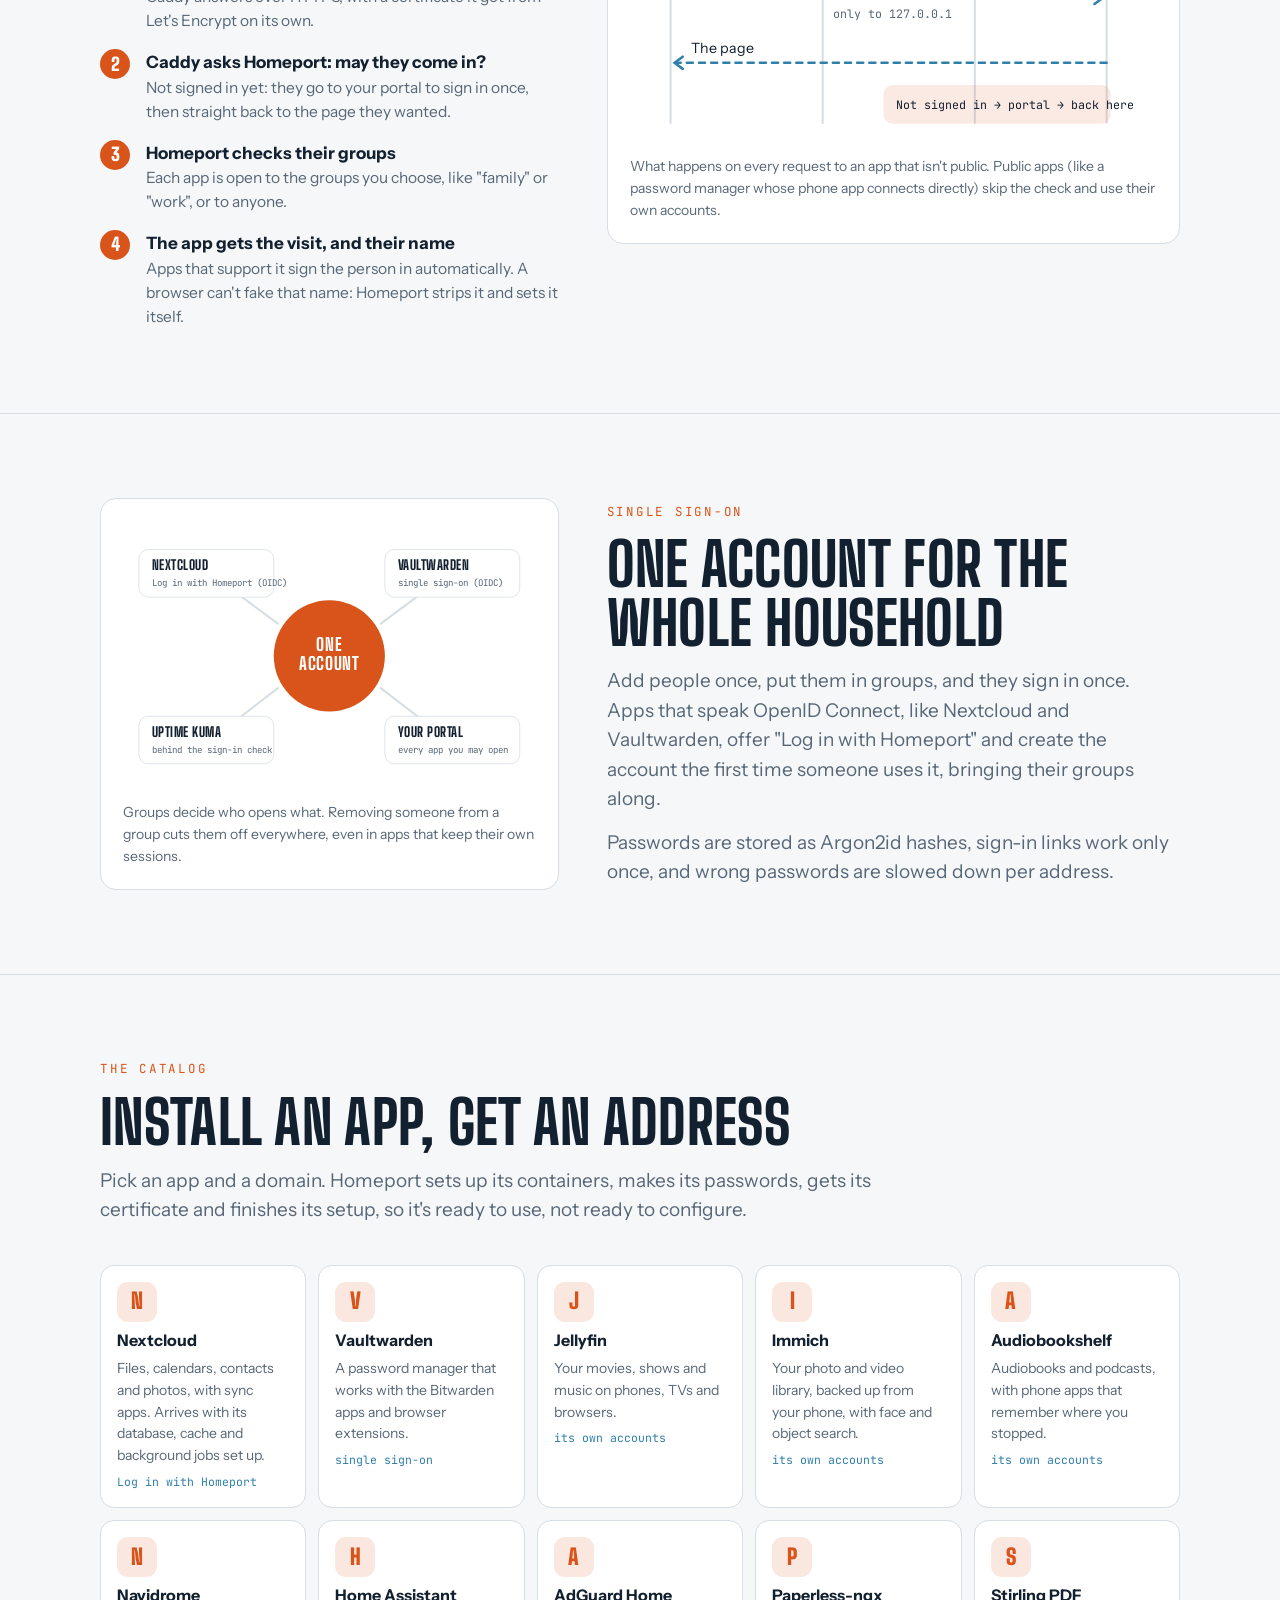
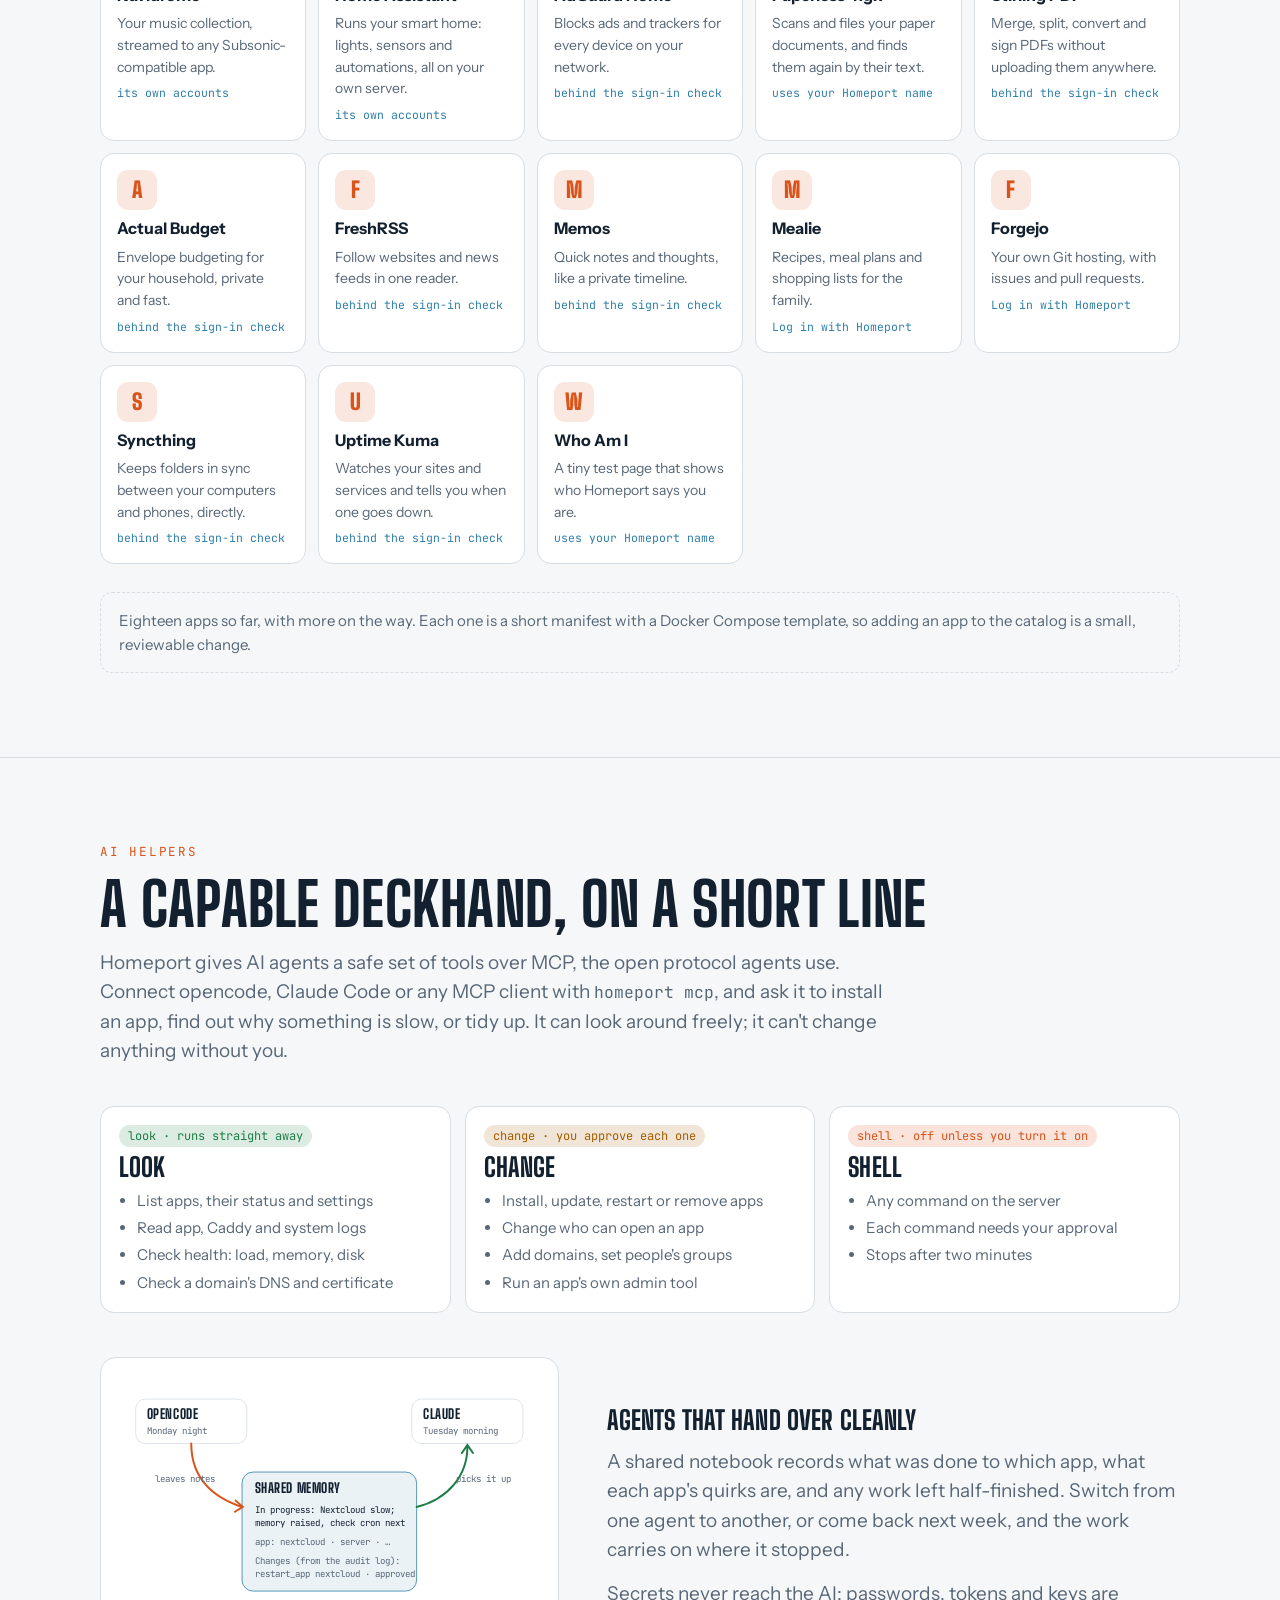
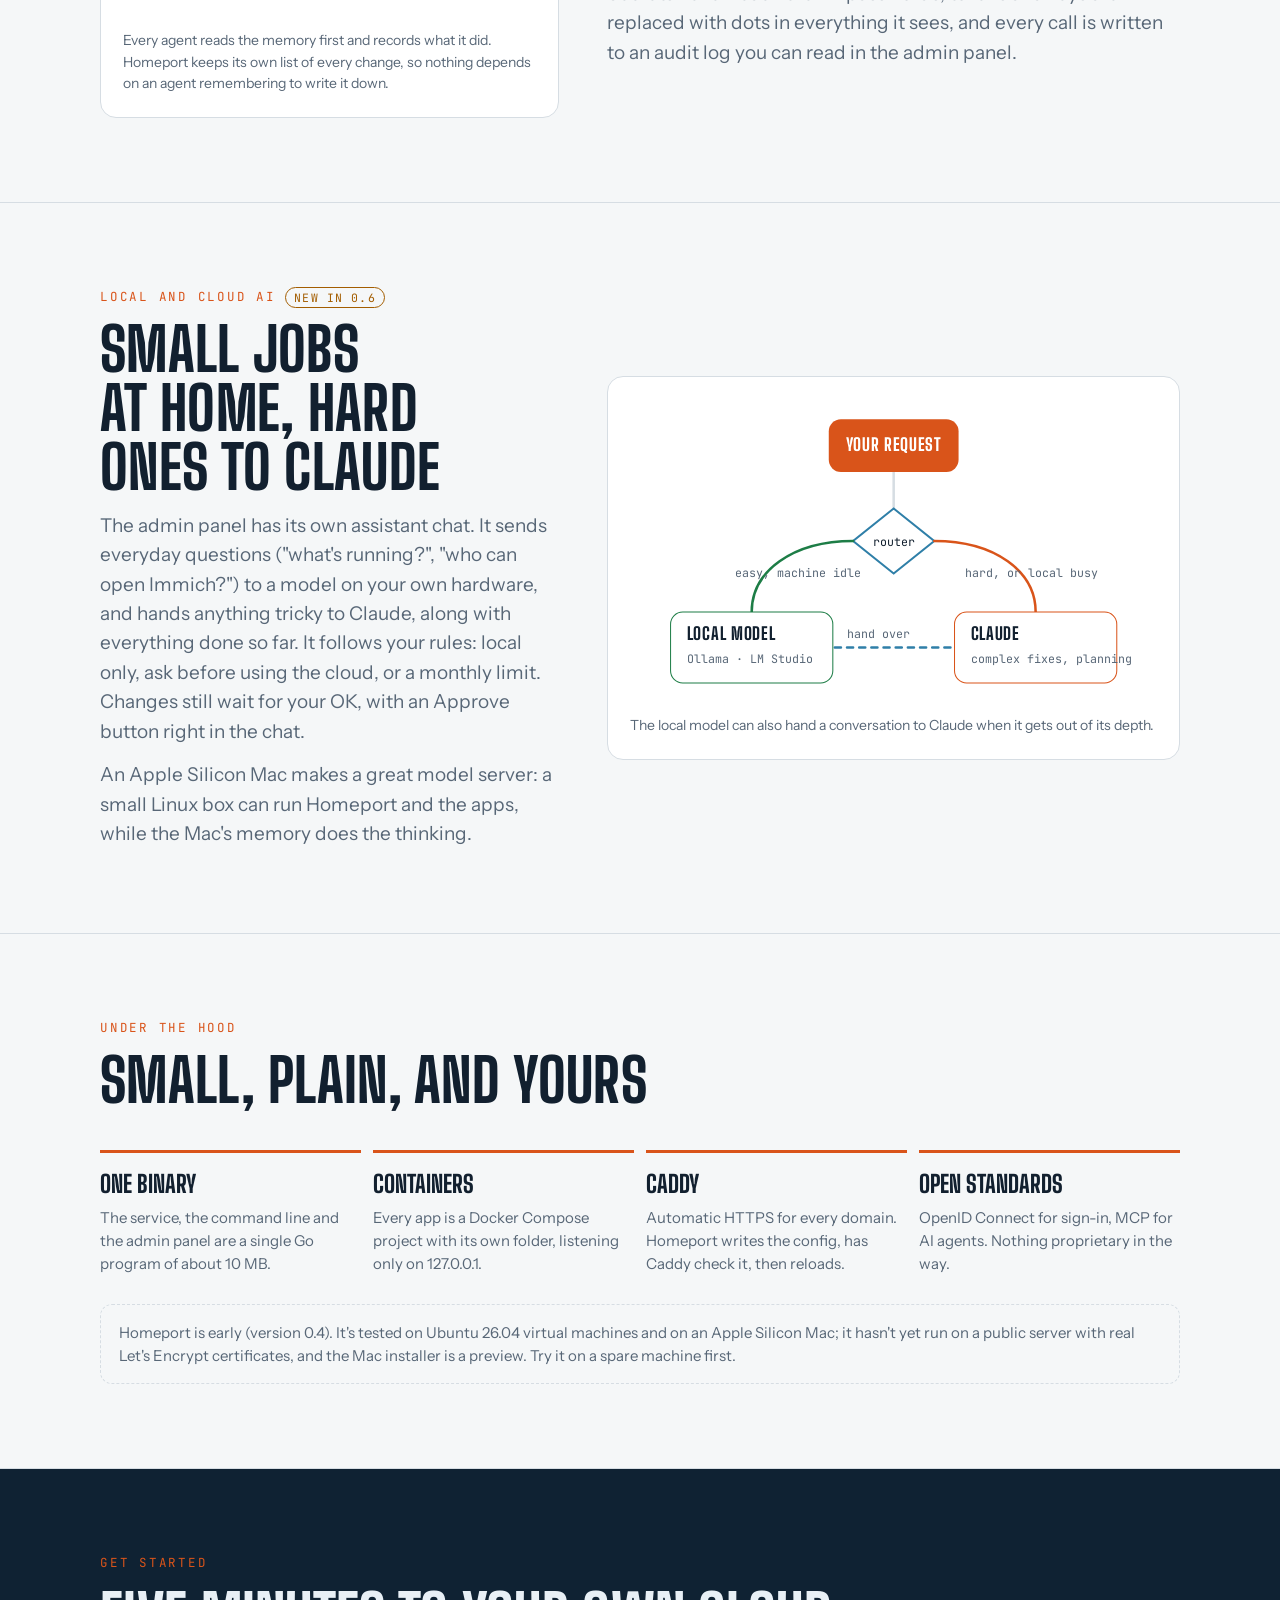
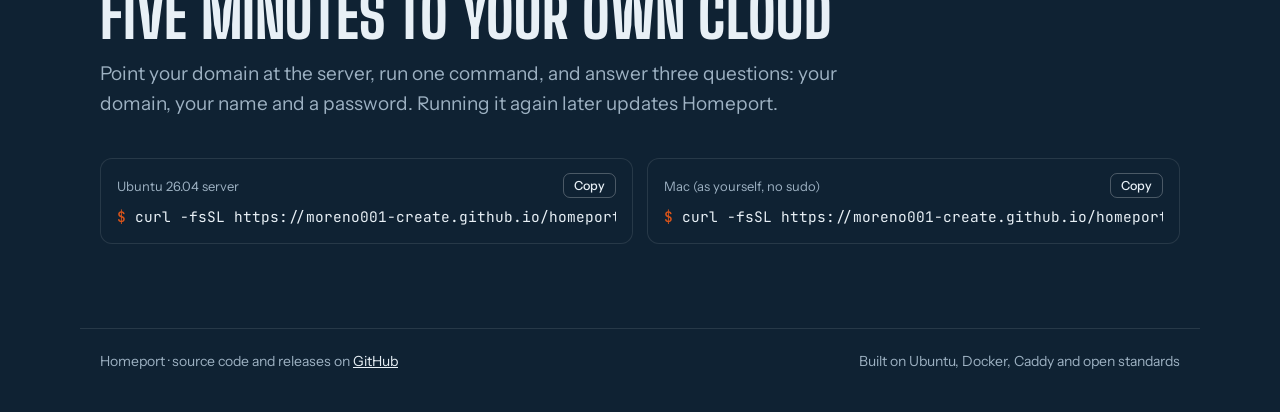
==== commit 6ec501cb: "Assistant chat (Claude and local models) and 13 more catalog apps - Admin panel → Assistant is now a" ====
--- a/index.html
+++ b/index.html
@@ -105,7 +105,7 @@
 .steps b { display: block; }
 .steps p { color: var(--muted); font-size: 15.5px; }
 
-.apps { display: grid; grid-template-columns: repeat(5, minmax(0, 1fr)); gap: 12px; }
+.apps { display: grid; grid-template-columns: repeat(auto-fill, minmax(190px, 1fr)); gap: 12px; }
 .app { background: var(--card); border: 1px solid var(--line); border-radius: 14px; padding: 16px; display: grid; gap: 6px; align-content: start; min-width: 0; }
 .app .glyph { width: 40px; height: 40px; border-radius: 11px; display: grid; place-items: center; font-family: var(--display); font-weight: 900; font-size: 22px; color: var(--buoy); background: color-mix(in srgb, var(--buoy) 14%, var(--card)); }
 .app b { font-size: 16px; }
@@ -314,10 +314,23 @@
         <div class="app"><span class="glyph" aria-hidden="true">N</span><b>Nextcloud</b><p>Files, calendars, contacts and photos, with sync apps. Arrives with its database, cache and background jobs set up.</p><span class="tag">Log in with Homeport</span></div>
         <div class="app"><span class="glyph" aria-hidden="true">V</span><b>Vaultwarden</b><p>A password manager that works with the Bitwarden apps and browser extensions.</p><span class="tag">single sign-on</span></div>
         <div class="app"><span class="glyph" aria-hidden="true">J</span><b>Jellyfin</b><p>Your movies, shows and music on phones, TVs and browsers.</p><span class="tag">its own accounts</span></div>
+        <div class="app"><span class="glyph" aria-hidden="true">I</span><b>Immich</b><p>Your photo and video library, backed up from your phone, with face and object search.</p><span class="tag">its own accounts</span></div>
+        <div class="app"><span class="glyph" aria-hidden="true">A</span><b>Audiobookshelf</b><p>Audiobooks and podcasts, with phone apps that remember where you stopped.</p><span class="tag">its own accounts</span></div>
+        <div class="app"><span class="glyph" aria-hidden="true">N</span><b>Navidrome</b><p>Your music collection, streamed to any Subsonic-compatible app.</p><span class="tag">its own accounts</span></div>
+        <div class="app"><span class="glyph" aria-hidden="true">H</span><b>Home Assistant</b><p>Runs your smart home: lights, sensors and automations, all on your own server.</p><span class="tag">its own accounts</span></div>
+        <div class="app"><span class="glyph" aria-hidden="true">A</span><b>AdGuard Home</b><p>Blocks ads and trackers for every device on your network.</p><span class="tag">behind the sign-in check</span></div>
+        <div class="app"><span class="glyph" aria-hidden="true">P</span><b>Paperless-ngx</b><p>Scans and files your paper documents, and finds them again by their text.</p><span class="tag">uses your Homeport name</span></div>
+        <div class="app"><span class="glyph" aria-hidden="true">S</span><b>Stirling PDF</b><p>Merge, split, convert and sign PDFs without uploading them anywhere.</p><span class="tag">behind the sign-in check</span></div>
+        <div class="app"><span class="glyph" aria-hidden="true">A</span><b>Actual Budget</b><p>Envelope budgeting for your household, private and fast.</p><span class="tag">behind the sign-in check</span></div>
+        <div class="app"><span class="glyph" aria-hidden="true">F</span><b>FreshRSS</b><p>Follow websites and news feeds in one reader.</p><span class="tag">behind the sign-in check</span></div>
+        <div class="app"><span class="glyph" aria-hidden="true">M</span><b>Memos</b><p>Quick notes and thoughts, like a private timeline.</p><span class="tag">behind the sign-in check</span></div>
+        <div class="app"><span class="glyph" aria-hidden="true">M</span><b>Mealie</b><p>Recipes, meal plans and shopping lists for the family.</p><span class="tag">Log in with Homeport</span></div>
+        <div class="app"><span class="glyph" aria-hidden="true">F</span><b>Forgejo</b><p>Your own Git hosting, with issues and pull requests.</p><span class="tag">Log in with Homeport</span></div>
+        <div class="app"><span class="glyph" aria-hidden="true">S</span><b>Syncthing</b><p>Keeps folders in sync between your computers and phones, directly.</p><span class="tag">behind the sign-in check</span></div>
         <div class="app"><span class="glyph" aria-hidden="true">U</span><b>Uptime Kuma</b><p>Watches your sites and services and tells you when one goes down.</p><span class="tag">behind the sign-in check</span></div>
         <div class="app"><span class="glyph" aria-hidden="true">W</span><b>Who Am I</b><p>A tiny test page that shows who Homeport says you are.</p><span class="tag">uses your Homeport name</span></div>
       </div>
-      <p class="note">More apps are on the way. Each one is a short manifest with a Docker Compose template, so adding an app to the catalog is a small, reviewable change.</p>
+      <p class="note">Eighteen apps so far, with more on the way. Each one is a short manifest with a Docker Compose template, so adding an app to the catalog is a small, reviewable change.</p>
     </div>
   </section>
 
@@ -373,9 +386,9 @@
   <section>
     <div class="wrap split">
       <div class="head" style="margin:0">
-        <p class="kicker">Local and cloud AI <span class="soon">coming next</span></p>
+        <p class="kicker">Local and cloud AI <span class="soon">new in 0.6</span></p>
         <h2>Small jobs at home, hard ones to Claude</h2>
-        <p class="lede">Homeport's own assistant will send everyday questions ("what's running?", "summarize this log") to a model on your own hardware, and hand anything tricky to Claude, along with everything done so far. It will watch how busy your machines are and respect your rules: local only, ask before using the cloud, or a monthly limit.</p>
+        <p class="lede">The admin panel has its own assistant chat. It sends everyday questions ("what's running?", "who can open Immich?") to a model on your own hardware, and hands anything tricky to Claude, along with everything done so far. It follows your rules: local only, ask before using the cloud, or a monthly limit. Changes still wait for your OK, with an Approve button right in the chat.</p>
         <p class="lede">An Apple Silicon Mac makes a great model server: a small Linux box can run Homeport and the apps, while the Mac's memory does the thinking.</p>
       </div>
       <figure class="figure" style="margin:0">
@@ -392,7 +405,7 @@
           <text x="104" y="176" class="small">easy, machine idle</text><text x="330" y="176" class="small">hard, or local busy</text>
           <text x="214" y="236" class="small">hand over</text>
         </svg>
-        <figcaption>Planned design. Today, the AI tools work with any agent you connect, such as opencode with a local model or Claude.</figcaption>
+        <figcaption>The local model can also hand a conversation to Claude when it gets out of its depth.</figcaption>
       </figure>
     </div>
   </section>
